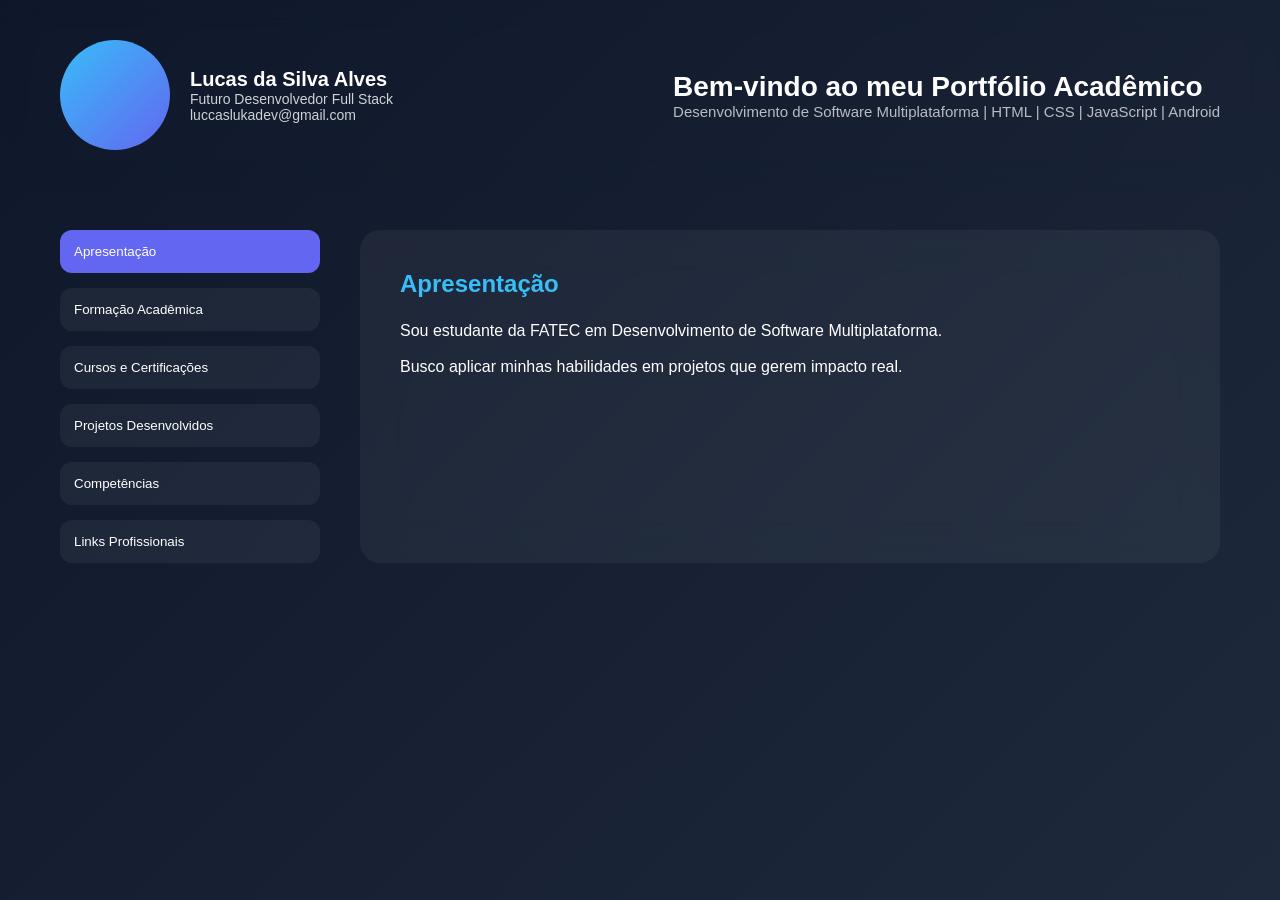
==== index.html @ f8369c82 "Commit inicial a com estrutura (1ºParte)" ====
<!DOCTYPE html>
<html lang="pt-br">
<head>
    <meta charset="UTF-8">
    <meta name="viewport" content="width=device-width, initial-scale=1.0">
    <title>Lucas da Silva Alves | Portfólio</title>
    <link rel="stylesheet" href="style.css">
</head>
<body>

<header class="header">
    <div class="perfil">
        <div class="foto"></div>
        <div>
            <h2>Lucas da Silva Alves</h2>
            <p>Futuro Desenvolvedor Full Stack</p>
            <p>luccaslukadev@gmail.com</p>
        </div>
    </div>

    <div class="intro">
        <h1>Bem-vindo ao meu Portfólio Acadêmico</h1>
        <p>Desenvolvimento de Software Multiplataforma | HTML | CSS | JavaScript | Android</p>
    </div>
</header>

<main class="container">

    <aside class="sidebar">
        <button onclick="mudarConteudo(event,'apresentacao')" class="ativo">Apresentação</button>
        <button onclick="mudarConteudo(event,'formacao')">Formação Acadêmica</button>
        <button onclick="mudarConteudo(event,'cursos')">Cursos e Certificações</button>
        <button onclick="mudarConteudo(event,'projetos')">Projetos Desenvolvidos</button>
        <button onclick="mudarConteudo(event,'competencias')">Competências</button>
        <button onclick="mudarConteudo(event,'links')">Links Profissionais</button>
    </aside>

    <section class="conteudo" id="conteudo">
        <h2>Apresentação</h2>
        <p>Sou estudante da FATEC em Desenvolvimento de Software Multiplataforma.</p>
        <p>Busco aplicar minhas habilidades em projetos que gerem impacto real.</p>
    </section>

</main>

<script src="script.js"></script>
</body>
</html>
---- style.css ----
* {
    margin: 0;
    padding: 0;
    box-sizing: border-box;
}

body {
    font-family: 'Segoe UI', sans-serif;
    background: linear-gradient(135deg, #0f172a, #1e293b);
    color: white;
    min-height: 100vh;
}

/* HEADER */

.header {
    display: flex;
    justify-content: space-between;
    align-items: center;
    padding: 40px 60px;
    backdrop-filter: blur(15px);
}

.perfil {
    display: flex;
    align-items: center;
    gap: 20px;
}

.foto {
    width: 110px;
    height: 110px;
    border-radius: 50%;
    background: linear-gradient(135deg, #38bdf8, #6366f1);
}

.perfil h2 {
    font-size: 20px;
}

.perfil p {
    font-size: 14px;
    opacity: 0.8;
}

.intro h1 {
    font-size: 28px;
}

.intro p {
    font-size: 15px;
    opacity: 0.7;
}

/* CONTAINER */

.container {
    display: flex;
    padding: 40px 60px;
    gap: 40px;
}

/* SIDEBAR */

.sidebar {
    width: 260px;
    display: flex;
    flex-direction: column;
    gap: 15px;
}

.sidebar button {
    padding: 14px;
    border: none;
    border-radius: 12px;
    background: rgba(255,255,255,0.05);
    color: white;
    cursor: pointer;
    transition: 0.3s;
    text-align: left;
}

.sidebar button:hover {
    background: rgba(99,102,241,0.4);
    transform: translateX(5px);
}

.sidebar button.ativo {
    background: #6366f1;
}

/* CONTEUDO */

.conteudo {
    flex: 1;
    padding: 40px;
    border-radius: 20px;
    background: rgba(255,255,255,0.05);
    backdrop-filter: blur(20px);
    animation: fade 0.4s ease;
}

.conteudo h2 {
    margin-bottom: 20px;
    color: #38bdf8;
}

.conteudo p {
    margin-bottom: 10px;
    line-height: 1.6;
}

/* ANIMAÇÃO */

@keyframes fade {
    from { opacity: 0; transform: translateY(10px);}
    to { opacity: 1; transform: translateY(0);}
}

/* RESPONSIVO */

@media(max-width: 900px){
    .container {
        flex-direction: column;
    }

    .sidebar {
        width: 100%;
        flex-direction: row;
        flex-wrap: wrap;
    }

    .sidebar button {
        flex: 1 1 45%;
    }
}
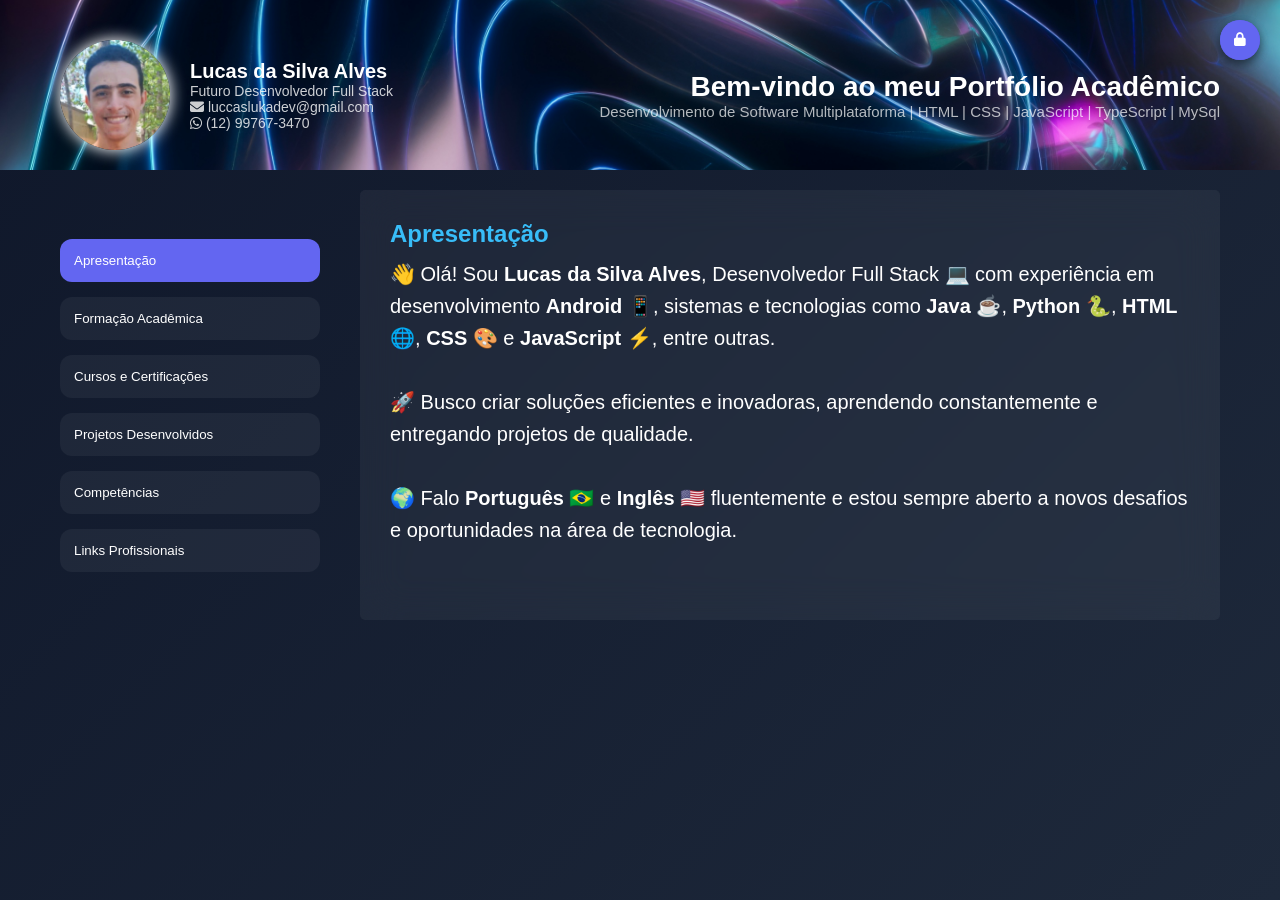
==== commit 9f0c7796: "fix: Adequação para o git pages" ====
--- a/index.html
+++ b/index.html
@@ -5,22 +5,29 @@
     <meta name="viewport" content="width=device-width, initial-scale=1.0">
     <title>Lucas da Silva Alves | Portfólio</title>
     <link rel="stylesheet" href="style.css">
+    <link rel="stylesheet" href="https://cdnjs.cloudflare.com/ajax/libs/font-awesome/6.5.0/css/all.min.css">
 </head>
 <body>
 
 <header class="header">
     <div class="perfil">
-        <div class="foto"></div>
+        <img class="foto" src="../img/img_perfil.jpeg"></img>
         <div>
             <h2>Lucas da Silva Alves</h2>
             <p>Futuro Desenvolvedor Full Stack</p>
-            <p>luccaslukadev@gmail.com</p>
+            <p><i class="fa-solid fa-envelope"></i> luccaslukadev@gmail.com</p>
+            <p><i class="fa-brands fa-whatsapp"></i> (12) 99767-3470</p>
         </div>
+        <button class="btn-admin" onclick="acessarAdmin()">
+            <i class="fa-solid fa-unlock"></i><button class="btn-admin" onclick="acessarAdmin()">
+    <i class="fa-solid fa-lock"></i>
+</button>
+        </button>
     </div>
 
     <div class="intro">
         <h1>Bem-vindo ao meu Portfólio Acadêmico</h1>
-        <p>Desenvolvimento de Software Multiplataforma | HTML | CSS | JavaScript | Android</p>
+        <p>Desenvolvimento de Software Multiplataforma | HTML | CSS | JavaScript | TypeScript | MySql</p>
     </div>
 </header>
 
@@ -36,13 +43,27 @@
     </aside>
 
     <section class="conteudo" id="conteudo">
-        <h2>Apresentação</h2>
-        <p>Sou estudante da FATEC em Desenvolvimento de Software Multiplataforma.</p>
-        <p>Busco aplicar minhas habilidades em projetos que gerem impacto real.</p>
+                <h2>Apresentação</h2>
+                <p>
+                    👋 Olá! Sou <strong>Lucas da Silva Alves</strong>, Desenvolvedor Full Stack 💻 
+                    com experiência em desenvolvimento <strong>Android 📱</strong>, sistemas e 
+                    tecnologias como <strong>Java ☕</strong>, <strong>Python 🐍</strong>, 
+                    <strong>HTML 🌐</strong>, <strong>CSS 🎨</strong> e 
+                    <strong>JavaScript ⚡</strong>, entre outras.
+
+                    <br><br>
+
+                    🚀 Busco criar soluções eficientes e inovadoras, aprendendo constantemente 
+                    e entregando projetos de qualidade.
+
+                    <br><br>
+
+                    🌍 Falo <strong>Português 🇧🇷</strong> e <strong>Inglês 🇺🇸</strong> fluentemente 
+                    e estou sempre aberto a novos desafios e oportunidades na área de tecnologia.
+                </p>
     </section>
 
 </main>
-
 <script src="script.js"></script>
 </body>
 </html>
--- a/style.css
+++ b/style.css
@@ -17,8 +17,14 @@
     display: flex;
     justify-content: space-between;
     align-items: center;
-    padding: 40px 60px;
+    padding:  40px 60px 0px 60px;
     backdrop-filter: blur(15px);
+    background: url(../img/header-img.jpg), 
+                linear-gradient(135deg, rgba(15,23,42,0.85), rgba(30,41,59,0.9));
+    background-size: cover;
+    background-position: center;
+    background-repeat: no-repeat;
+    padding-bottom: 20px;
 }
 
 .perfil {
@@ -32,6 +38,7 @@
     height: 110px;
     border-radius: 50%;
     background: linear-gradient(135deg, #38bdf8, #6366f1);
+    box-shadow: 0px 0px 15px 1px white;
 }
 
 .perfil h2 {
@@ -45,6 +52,7 @@
 
 .intro h1 {
     font-size: 28px;
+    text-align: right;
 }
 
 .intro p {
@@ -52,12 +60,36 @@
     opacity: 0.7;
 }
 
+.btn-admin{
+    position:absolute;
+    top:20px;
+    right:20px;
+    width:40px;
+    height:40px;
+    border-radius:50%;
+    border:none;
+    background:#6366f1;
+    color:white;
+    display:flex;
+    align-items:center;
+    justify-content:center;
+    cursor:pointer;
+    transition:0.25s;
+    box-shadow:0 4px 10px rgba(0,0,0,0.3);
+}
+
+.btn-admin:hover{
+    background:#4f46e5;
+    transform:scale(1.1);
+}
+
 /* CONTAINER */
 
 .container {
     display: flex;
-    padding: 40px 60px;
+    padding:  20px 60px 20px 60px;
     gap: 40px;
+    align-items: center;
 }
 
 /* SIDEBAR */
@@ -93,21 +125,329 @@
 
 .conteudo {
     flex: 1;
-    padding: 40px;
-    border-radius: 20px;
+    padding: 30px;
+    border-radius: 5px;
     background: rgba(255,255,255,0.05);
     backdrop-filter: blur(20px);
-    animation: fade 0.4s ease;
+    width: 100%;
+    height: 100vh;
+    max-height: 430px;
+    transition: all 0.35s ease;
+    opacity: 1;
+    transform: translateY(0);
+    overflow-y: auto;
+}
+
+.conteudo.animar {
+    opacity: 0;
+    transform: translateY(15px);
 }
 
 .conteudo h2 {
+    margin-bottom: 10px;
+    color: #38bdf8;
+}
+
+.conteudo h3 {
     margin-bottom: 20px;
-    color: #38bdf8;
+    color: white;
 }
 
 .conteudo p {
     margin-bottom: 10px;
     line-height: 1.6;
+    font-size: 20px;
+}
+
+
+/* FORMAÇÕES ACADÊMICAS E LINGUAS*/
+
+.conteudo.formacoes-layout {
+    display: flex;
+    align-items: flex-start;
+    justify-content: center;
+    padding: 0px 10px 0px 10px
+}
+
+.card-formacoes{
+    display: flex;
+    flex-direction: row;
+    justify-content: space-around;
+    background: rgba(255,255,255,0.05);
+    backdrop-filter: blur(20px);
+    box-shadow: 0 8px 25px rgba(0,0,0,0.3);
+    border-radius: 20px;
+    padding: 0.5em;
+    width: calc(100vw - 100px);
+    margin: 1em 0em
+}
+
+.card-formacoes h2{
+    text-decoration: underline;
+}
+
+.card-formacoes h4{
+    margin: 0em;
+    font-size: large;
+    color: #38bdf8;
+}
+
+.card-formacoes p{
+    margin: 0em 0em 0.5em;
+    color: rgba(255,255,255,0.8);
+}
+
+.linguagens{
+    background: rgba(255, 255, 255, 0.281);
+    align-items: start;
+    justify-content: center;
+    text-align: left;
+    padding: 0em 0.5em;
+    width: 25%;
+    border-bottom-right-radius: 10px;
+    border-top-right-radius: 10px;
+    box-shadow: inset 0 0 10px rgba(0,0,0,0.2);
+}
+
+.formacoes{
+    background: rgba(255, 255, 255, 0.041);
+    padding: 0em 0.5em;
+    text-align: left;
+    width: 75%;
+    border-bottom-left-radius: 10px;
+    border-top-left-radius: 10px;
+    box-shadow: inset 0 0 10px rgba(0,0,0,0.2);
+}
+
+/* CERTIFICADOS E CURSOS */
+
+.container-certificado {
+    display: flex;
+    align-items: stretch;
+    justify-content: center;
+    flex-flow: row wrap;
+    gap: 10px;
+}
+
+.item-certificado {
+    flex: 1 1 350px;
+    height: auto;
+}
+
+.item-certificado a,
+.item-certificado a:hover,
+.item-certificado a:visited,
+.item-certificado a:active {
+    color: white;
+    text-decoration: none;
+}
+
+
+.img-certificado {
+    width: 100%;
+    height: 300px;
+    object-fit: cover;
+    border-radius: 10px;
+    border: white solid 1px;
+    padding: 5px;
+    transition: transform 0.5s ease, 
+                box-shadow 0.3s ease;
+}
+
+.img-certificado:hover {
+    transform: translateY(-5px) scale(1.02);
+    box-shadow: 0px 0px 10px 5px;
+}
+
+/* PROJETOS */
+
+.projetos-container{
+    display:grid;
+    grid-template-columns:repeat(auto-fit,minmax(300px,1fr));
+    gap:20px;
+    margin-top:30px;
+}
+
+.projeto-card{
+    background:rgba(255,255,255,0.05);
+    border-radius: 10px;
+    overflow:hidden;
+    backdrop-filter:blur(10px);
+    transition: transform 0.5s ease, 
+                box-shadow 0.3s ease;
+    display:flex;
+    flex-direction:column;
+    height:100%;
+}
+
+.projeto-card:hover{
+    transform: translateY(-5px) scale(1.02);
+    box-shadow: 0px 0px 10px 5px;
+}
+
+.projeto-card img{
+    width:100%;
+    height:160px;
+    object-fit:cover;
+}
+
+.projeto-card h3{
+    margin:15px;
+    font-size:18px;
+    color:#38bdf8;
+}
+
+.projeto-card p{
+    margin:0 15px;
+    font-size:14px;
+    line-height:1.5;
+    color:#e5e7eb;
+
+    flex-grow:1;
+}
+
+.btn-projeto{
+    margin:20px 15px 15px 15px;
+    padding:10px;
+    border:none;
+    border-radius:8px;
+    background:#6366f1;
+    color:white;
+    font-weight:bold;
+    cursor:pointer;
+    transition:0.25s;
+
+    width:calc(100% - 30px);
+}
+
+.btn-projeto:hover{
+    background:#4f46e5;
+}
+
+/* COMPETENCIAS */
+
+.card-tecnologias {
+    display: flex;
+    flex-flow: row wrap;
+    align-items: center;
+    justify-content: center;
+    background: none;
+    box-shadow: 0 4px 12px rgba(0, 0, 0, 0.1);
+    border-radius: 20px;
+    width: 95%;
+    gap: 10px;
+    transition: transform 0.2s ease, box-shadow 0.2s ease;
+}
+
+.tech-categorias {
+    background: rgba(255,255,255,0.05);
+    color: #38bdf8;
+    border-radius: 20px;
+    width: 48.8%;
+    min-width: 355px;
+    margin: 0.5em 0em;
+    padding: 1em 0em;
+    display: flex;
+    flex-flow: row wrap;
+    align-items: center;
+    justify-content: center;
+}
+
+.tech-categorias:hover {
+    transform: translateY(-1px);
+    background: rgba(99,102,241,0.25);
+    box-shadow: 0 10px 25px rgba(0,0,0,0.4);
+}
+
+.tech-categorias h3 {
+    margin: 0em 0em 0.5em 0em;
+    padding: 0em;
+}
+
+.card-tecnologias img {
+    width: 20%;
+    margin: 0.5em;
+    padding: 1em;
+    box-shadow: 0 4px 12px rgba(0, 0, 0, 0.1);
+    background-color: white;
+    border-radius: 20px;
+}
+
+.card-tecnologias img:hover {
+    transform: translateY(-5px);
+    transition: transform 0.5s ease;
+}
+
+.tech-wrapper {
+    display: flex;
+    align-items: center;
+    justify-content: center;
+}
+
+@media(max-width: 880px) {
+    .tech-categorias {
+        width: fit-content;
+    }
+}
+
+/* LINKS PROFISSIONAIS */
+
+.links-container{
+    display: flex;
+    flex-direction: column;
+    gap: 15px;
+}
+
+.link-card{
+    display: flex;
+    align-items: center;
+    gap: 20px;
+    padding: 18px;
+    border-radius: 12px;
+    background: rgba(255,255,255,0.05);
+    text-decoration: none;
+    color: white;
+    transition: all 0.25s ease;
+}
+
+.link-card:hover{
+    transform: translateY(-3px);
+    background: rgba(99,102,241,0.25);
+    box-shadow: 0 10px 25px rgba(0,0,0,0.4);
+}
+
+.link-card h3{
+    margin: 0;
+    color: #38bdf8;
+}
+
+.link-card p{
+    margin: 0;
+    font-size: 14px;
+    opacity: 0.8;
+}
+
+.link-icone{
+    font-size: 28px;
+}
+
+/* SCROLLBAR */
+
+.conteudo::-webkit-scrollbar {
+    width: 5px;
+}
+
+.conteudo::-webkit-scrollbar-track {
+    background: transparent;
+}
+
+.conteudo::-webkit-scrollbar-thumb {
+    background: linear-gradient(180deg, #38bdf8, #6366f1);
+    border-radius: 20px;
+}
+
+.conteudo::-webkit-scrollbar-thumb:hover {
+    background: linear-gradient(180deg, #0ea5e9, #4f46e5);
 }
 
 /* ANIMAÇÃO */
@@ -117,11 +457,22 @@
     to { opacity: 1; transform: translateY(0);}
 }
 
-/* RESPONSIVO */
-
-@media(max-width: 900px){
+/* RESPONSIVIDADE */
+
+@media(max-width: 1225px){
+    /* MAIN */
+
+    .header {
+        margin-bottom: 20px;
+    }
+
     .container {
         flex-direction: column;
+        gap: 20px;
+    }
+    
+    .conteudo {
+        flex-direction: row;
     }
 
     .sidebar {
@@ -132,5 +483,69 @@
 
     .sidebar button {
         flex: 1 1 45%;
-    }
+    }    
+}
+
+@media(max-width: 1080px){
+    
+    .header {
+        flex-direction: column;
+        background: none;
+        border-bottom: white solid 1px;
+        margin: 10px 10px;
+    }   
+    
+    .intro h1 {
+        margin-top: 20px;
+        font-size: 18px;
+        text-align: center;
+    }
+    
+    .intro p {
+        margin-top: 5px;
+        margin-bottom: 15px;
+        font-size: 15px;
+        text-align: center;
+    }
+    
+    .perfil {
+        flex-direction: column;
+    }
+    
+    .container {
+        padding: 0px 20px 20px 20px;
+        gap: 15px;
+    }
+    
+}
+
+@media(max-width: 800px){
+
+    .container {
+        gap: 15px;
+        padding-bottom: 20px;
+    }
+
+    .conteudo {
+        padding: 10px 10px;
+    }
+
+    .card-formacoes h4, 
+    .card-formacoes p {
+        font-size: 13px;
+    }
+
+    .card-formacoes h2 {
+        font-size: 15px;
+        margin-bottom: 5px;
+    }
+
+    .card-formacoes {
+        width: 100%;
+    }
+
+    .linguagens h4 {
+        font-size: 11.5px;
+    }
+
 }
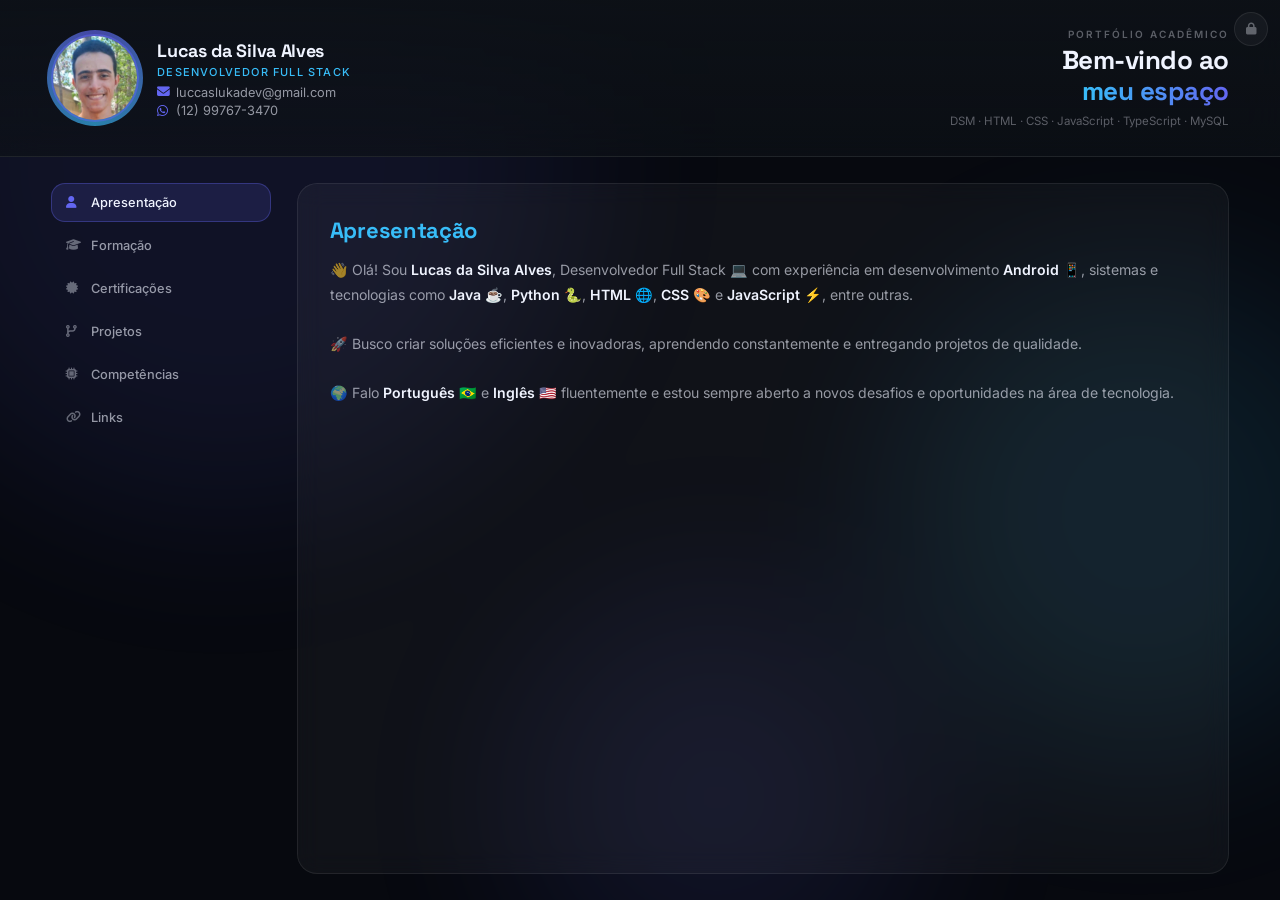
==== commit 806c29bb: "fix: modificações para entrega" ====
--- a/index.html
+++ b/index.html
@@ -5,65 +5,97 @@
     <meta name="viewport" content="width=device-width, initial-scale=1.0">
     <title>Lucas da Silva Alves | Portfólio</title>
     <link rel="stylesheet" href="style.css">
+    <link rel="preconnect" href="https://fonts.googleapis.com">
+    <link href="https://fonts.googleapis.com/css2?family=Inter:wght@300;400;500;600;700&family=Space+Grotesk:wght@400;500;600;700&display=swap" rel="stylesheet">
     <link rel="stylesheet" href="https://cdnjs.cloudflare.com/ajax/libs/font-awesome/6.5.0/css/all.min.css">
 </head>
 <body>
 
+<div class="bg-orbs">
+    <div class="orb orb-1"></div>
+    <div class="orb orb-2"></div>
+    <div class="orb orb-3"></div>
+</div>
+
 <header class="header">
-    <div class="perfil">
-        <img class="foto" src="../img/img_perfil.jpeg"></img>
-        <div>
-            <h2>Lucas da Silva Alves</h2>
-            <p>Futuro Desenvolvedor Full Stack</p>
-            <p><i class="fa-solid fa-envelope"></i> luccaslukadev@gmail.com</p>
-            <p><i class="fa-brands fa-whatsapp"></i> (12) 99767-3470</p>
+    <div class="header-inner">
+        <div class="perfil">
+            <div class="foto-wrapper">
+                <img class="foto" src="img/img_perfil.jpeg" alt="Lucas da Silva Alves">
+                <div class="foto-ring"></div>
+            </div>
+            <div class="perfil-info">
+                <h2>Lucas da Silva Alves</h2>
+                <p class="perfil-titulo">Desenvolvedor Full Stack</p>
+                <div class="perfil-contatos">
+                    <a href="mailto:luccaslukadev@gmail.com"><i class="fa-solid fa-envelope"></i> luccaslukadev@gmail.com</a>
+                    <a href="tel:+5512997673470"><i class="fa-brands fa-whatsapp"></i> (12) 99767-3470</a>
+                </div>
+            </div>
         </div>
-        <button class="btn-admin" onclick="acessarAdmin()">
-            <i class="fa-solid fa-unlock"></i><button class="btn-admin" onclick="acessarAdmin()">
-    <i class="fa-solid fa-lock"></i>
-</button>
+
+        <div class="intro">
+            <p class="intro-eyebrow">Portfólio Acadêmico</p>
+            <h1>Bem-vindo ao<br><span class="gradient-text">meu espaço</span></h1>
+            <p class="intro-sub">DSM · HTML · CSS · JavaScript · TypeScript · MySQL</p>
+        </div>
+
+        <button class="btn-admin" onclick="acessarAdmin()" title="Acesso administrativo">
+            <i class="fa-solid fa-lock"></i>
         </button>
-    </div>
-
-    <div class="intro">
-        <h1>Bem-vindo ao meu Portfólio Acadêmico</h1>
-        <p>Desenvolvimento de Software Multiplataforma | HTML | CSS | JavaScript | TypeScript | MySql</p>
     </div>
 </header>
 
 <main class="container">
 
     <aside class="sidebar">
-        <button onclick="mudarConteudo(event,'apresentacao')" class="ativo">Apresentação</button>
-        <button onclick="mudarConteudo(event,'formacao')">Formação Acadêmica</button>
-        <button onclick="mudarConteudo(event,'cursos')">Cursos e Certificações</button>
-        <button onclick="mudarConteudo(event,'projetos')">Projetos Desenvolvidos</button>
-        <button onclick="mudarConteudo(event,'competencias')">Competências</button>
-        <button onclick="mudarConteudo(event,'links')">Links Profissionais</button>
+        <nav>
+            <button onclick="mudarConteudo(event,'apresentacao')" class="ativo">
+                <i class="fa-solid fa-user"></i>
+                <span>Apresentação</span>
+            </button>
+            <button onclick="mudarConteudo(event,'formacao')">
+                <i class="fa-solid fa-graduation-cap"></i>
+                <span>Formação</span>
+            </button>
+            <button onclick="mudarConteudo(event,'cursos')">
+                <i class="fa-solid fa-certificate"></i>
+                <span>Certificações</span>
+            </button>
+            <button onclick="mudarConteudo(event,'projetos')">
+                <i class="fa-solid fa-code-branch"></i>
+                <span>Projetos</span>
+            </button>
+            <button onclick="mudarConteudo(event,'competencias')">
+                <i class="fa-solid fa-microchip"></i>
+                <span>Competências</span>
+            </button>
+            <button onclick="mudarConteudo(event,'links')">
+                <i class="fa-solid fa-link"></i>
+                <span>Links</span>
+            </button>
+        </nav>
     </aside>
 
     <section class="conteudo" id="conteudo">
-                <h2>Apresentação</h2>
-                <p>
-                    👋 Olá! Sou <strong>Lucas da Silva Alves</strong>, Desenvolvedor Full Stack 💻 
-                    com experiência em desenvolvimento <strong>Android 📱</strong>, sistemas e 
-                    tecnologias como <strong>Java ☕</strong>, <strong>Python 🐍</strong>, 
-                    <strong>HTML 🌐</strong>, <strong>CSS 🎨</strong> e 
-                    <strong>JavaScript ⚡</strong>, entre outras.
-
-                    <br><br>
-
-                    🚀 Busco criar soluções eficientes e inovadoras, aprendendo constantemente 
-                    e entregando projetos de qualidade.
-
-                    <br><br>
-
-                    🌍 Falo <strong>Português 🇧🇷</strong> e <strong>Inglês 🇺🇸</strong> fluentemente 
-                    e estou sempre aberto a novos desafios e oportunidades na área de tecnologia.
-                </p>
+        <h2>Apresentação</h2>
+        <p>
+            👋 Olá! Sou <strong>Lucas da Silva Alves</strong>, Desenvolvedor Full Stack 💻
+            com experiência em desenvolvimento <strong>Android 📱</strong>, sistemas e
+            tecnologias como <strong>Java ☕</strong>, <strong>Python 🐍</strong>,
+            <strong>HTML 🌐</strong>, <strong>CSS 🎨</strong> e
+            <strong>JavaScript ⚡</strong>, entre outras.
+            <br><br>
+            🚀 Busco criar soluções eficientes e inovadoras, aprendendo constantemente
+            e entregando projetos de qualidade.
+            <br><br>
+            🌍 Falo <strong>Português 🇧🇷</strong> e <strong>Inglês 🇺🇸</strong> fluentemente
+            e estou sempre aberto a novos desafios e oportunidades na área de tecnologia.
+        </p>
     </section>
 
 </main>
+
 <script src="script.js"></script>
 </body>
 </html>
--- a/style.css
+++ b/style.css
@@ -1,551 +1,403 @@
-* {
+/* ─── RESET & BASE ─────────────────────────────────────────── */
+*, *::before, *::after {
     margin: 0;
     padding: 0;
     box-sizing: border-box;
 }
 
+:root {
+    --bg-deep:     #07090f;
+    --bg-surface:  rgba(255,255,255,0.04);
+
+    --indigo:      #6366f1;
+    --indigo-dark: #4f46e5;
+    --sky:         #38bdf8;
+
+    --text-primary:   #f0f4ff;
+    --text-secondary: rgba(240,244,255,0.60);
+    --text-muted:     rgba(240,244,255,0.35);
+
+    --border:       rgba(255,255,255,0.08);
+    --border-active:rgba(99,102,241,0.40);
+
+    --r-sm: 8px;
+    --r-md: 14px;
+    --r-lg: 20px;
+
+    --font-display: 'Space Grotesk', sans-serif;
+    --font-body:    'Inter', sans-serif;
+
+    --ease: 0.22s cubic-bezier(0.4,0,0.2,1);
+
+    /* ── Layout rhythm ── */
+    --page-pad: clamp(16px, 4vw, 52px);
+    --gap:      clamp(14px, 2vw, 28px);
+}
+
+html, body { height: 100%; }
+
 body {
-    font-family: 'Segoe UI', sans-serif;
-    background: linear-gradient(135deg, #0f172a, #1e293b);
-    color: white;
-    min-height: 100vh;
-}
-
-/* HEADER */
-
+    font-family: var(--font-body);
+    background: var(--bg-deep);
+    color: var(--text-primary);
+    overflow-x: hidden;
+    display: flex;
+    flex-direction: column;
+}
+
+a, a:hover, a:visited, a:active { color: inherit; text-decoration: none; }
+
+/* ─── AMBIENT ORBS ─────────────────────────────────────────── */
+.bg-orbs {
+    position: fixed; inset: 0;
+    pointer-events: none; z-index: 0; overflow: hidden;
+}
+.orb { position: absolute; border-radius: 50%; filter: blur(90px); opacity: 0.10; }
+.orb-1 { width: 55vw; height: 55vw; background: var(--indigo); top: -15vw; left: -10vw;
+          animation: drift 18s ease-in-out infinite alternate; }
+.orb-2 { width: 38vw; height: 38vw; background: var(--sky); top: 30%; right: -8vw;
+          animation: drift 14s ease-in-out infinite alternate-reverse; }
+.orb-3 { width: 32vw; height: 32vw; background: var(--indigo); bottom: -8vw; left: 40%;
+          animation: drift 20s ease-in-out infinite alternate; }
+@keyframes drift {
+    from { transform: translate(0,0) scale(1); }
+    to   { transform: translate(30px,20px) scale(1.06); }
+}
+
+/* ─── HEADER ───────────────────────────────────────────────── */
 .header {
-    display: flex;
-    justify-content: space-between;
-    align-items: center;
-    padding:  40px 60px 0px 60px;
-    backdrop-filter: blur(15px);
-    background: url(../img/header-img.jpg), 
-                linear-gradient(135deg, rgba(15,23,42,0.85), rgba(30,41,59,0.9));
-    background-size: cover;
-    background-position: center;
-    background-repeat: no-repeat;
-    padding-bottom: 20px;
-}
-
-.perfil {
+    position: relative; z-index: 10;
+    border-bottom: 1px solid var(--border);
+    background: linear-gradient(180deg, rgba(13,17,23,0.96) 0%, rgba(13,17,23,0.70) 100%);
+    backdrop-filter: blur(20px);
+    flex-shrink: 0;
+}
+
+.header-inner {
     display: flex;
     align-items: center;
-    gap: 20px;
-}
+    justify-content: space-between;
+    gap: var(--gap);
+    padding: clamp(16px, 2.5vw, 28px) var(--page-pad);
+    position: relative;
+}
+
+/* — Perfil — */
+.perfil { display: flex; align-items: center; gap: clamp(12px, 1.5vw, 18px); flex-shrink: 0; }
+
+.foto-wrapper { position: relative; flex-shrink: 0;
+    width: clamp(64px, 7vw, 88px); height: clamp(64px, 7vw, 88px); }
 
 .foto {
-    width: 110px;
-    height: 110px;
-    border-radius: 50%;
-    background: linear-gradient(135deg, #38bdf8, #6366f1);
-    box-shadow: 0px 0px 15px 1px white;
-}
-
-.perfil h2 {
-    font-size: 20px;
-}
-
-.perfil p {
-    font-size: 14px;
-    opacity: 0.8;
-}
-
+    width: 100%; height: 100%; border-radius: 50%; object-fit: cover;
+    position: relative; z-index: 2;
+    border: 2px solid rgba(99,102,241,0.50);
+}
+
+.foto-ring {
+    position: absolute; inset: -4px; border-radius: 50%; z-index: 1;
+    background: conic-gradient(var(--indigo), var(--sky), var(--indigo));
+    animation: spin 6s linear infinite; opacity: 0.65;
+}
+@keyframes spin { to { transform: rotate(360deg); } }
+
+.perfil-info h2 {
+    font-family: var(--font-display);
+    font-size: clamp(14px, 1.4vw, 18px); font-weight: 700; letter-spacing: -0.3px;
+}
+.perfil-titulo {
+    font-size: 11px; font-weight: 500; color: var(--sky);
+    text-transform: uppercase; letter-spacing: 1.2px; margin: 3px 0 6px;
+}
+.perfil-contatos { display: flex; flex-direction: column; gap: 3px; }
+.perfil-contatos a {
+    font-size: clamp(11px, 1vw, 13px); color: var(--text-secondary);
+    display: flex; align-items: center; gap: 6px; transition: color var(--ease);
+}
+.perfil-contatos a:hover { color: var(--sky); }
+.perfil-contatos i { width: 13px; color: var(--indigo); flex-shrink: 0; }
+
+/* — Intro — */
+.intro { text-align: right; flex-shrink: 0; }
+.intro-eyebrow {
+    font-size: 10px; font-weight: 600; letter-spacing: 2px;
+    text-transform: uppercase; color: var(--text-muted); margin-bottom: 5px;
+}
 .intro h1 {
-    font-size: 28px;
-    text-align: right;
-}
-
-.intro p {
-    font-size: 15px;
-    opacity: 0.7;
-}
-
-.btn-admin{
-    position:absolute;
-    top:20px;
-    right:20px;
-    width:40px;
-    height:40px;
-    border-radius:50%;
-    border:none;
-    background:#6366f1;
-    color:white;
-    display:flex;
-    align-items:center;
-    justify-content:center;
-    cursor:pointer;
-    transition:0.25s;
-    box-shadow:0 4px 10px rgba(0,0,0,0.3);
-}
-
-.btn-admin:hover{
-    background:#4f46e5;
-    transform:scale(1.1);
-}
-
-/* CONTAINER */
-
+    font-family: var(--font-display);
+    font-size: clamp(18px, 2.2vw, 26px);
+    font-weight: 700; line-height: 1.2; letter-spacing: -0.5px;
+}
+.gradient-text {
+    background: linear-gradient(90deg, var(--sky), var(--indigo));
+    -webkit-background-clip: text; -webkit-text-fill-color: transparent; background-clip: text;
+}
+.intro-sub { font-size: clamp(10px, 0.9vw, 12px); color: var(--text-muted); margin-top: 7px; }
+
+/* — Admin btn — */
+.btn-admin {
+    position: absolute; top: 12px; right: 12px;
+    width: 34px; height: 34px; border-radius: 50%;
+    border: 1px solid var(--border); background: var(--bg-surface);
+    color: var(--text-muted); font-size: 12px;
+    display: flex; align-items: center; justify-content: center;
+    cursor: pointer; transition: var(--ease);
+}
+.btn-admin:hover {
+    border-color: var(--indigo); color: var(--indigo);
+    background: rgba(99,102,241,0.10); transform: scale(1.06);
+}
+
+/* ─── MAIN LAYOUT ───────────────────────────────────────────── */
 .container {
+    position: relative; z-index: 10;
     display: flex;
-    padding:  20px 60px 20px 60px;
-    gap: 40px;
-    align-items: center;
-}
-
-/* SIDEBAR */
-
-.sidebar {
-    width: 260px;
-    display: flex;
-    flex-direction: column;
-    gap: 15px;
+    flex: 1;                          /* fill remaining viewport height */
+    gap: var(--gap);
+    padding: var(--gap) var(--page-pad);
+    /* Never let it shrink smaller than a usable content area */
+    min-height: 0;
+}
+
+/* ─── SIDEBAR ───────────────────────────────────────────────── */
+.sidebar { width: clamp(160px, 18vw, 220px); flex-shrink: 0; }
+
+.sidebar nav {
+    display: flex; flex-direction: column; gap: 4px;
+    position: sticky; top: var(--gap);
 }
 
 .sidebar button {
-    padding: 14px;
-    border: none;
-    border-radius: 12px;
-    background: rgba(255,255,255,0.05);
-    color: white;
-    cursor: pointer;
-    transition: 0.3s;
-    text-align: left;
-}
-
-.sidebar button:hover {
-    background: rgba(99,102,241,0.4);
-    transform: translateX(5px);
-}
-
-.sidebar button.ativo {
-    background: #6366f1;
-}
-
-/* CONTEUDO */
-
+    display: flex; align-items: center; gap: 10px;
+    padding: 11px 14px;
+    border: 1px solid transparent; border-radius: var(--r-md);
+    background: transparent; color: var(--text-secondary);
+    cursor: pointer; transition: var(--ease);
+    font-family: var(--font-body); font-size: clamp(12px, 1vw, 14px); font-weight: 500;
+    width: 100%; text-align: left; white-space: nowrap;
+}
+.sidebar button i { width: 15px; font-size: 12px; flex-shrink: 0; opacity: 0.65; transition: var(--ease); }
+.sidebar button:hover { background: var(--bg-surface); border-color: var(--border); color: var(--text-primary); transform: translateX(2px); }
+.sidebar button:hover i { opacity: 1; color: var(--sky); }
+.sidebar button.ativo { background: rgba(99,102,241,0.15); border-color: rgba(99,102,241,0.35); color: var(--text-primary); }
+.sidebar button.ativo i { opacity: 1; color: var(--indigo); }
+
+/* ─── CONTENT PANEL ─────────────────────────────────────────── */
 .conteudo {
     flex: 1;
-    padding: 30px;
-    border-radius: 5px;
-    background: rgba(255,255,255,0.05);
-    backdrop-filter: blur(20px);
-    width: 100%;
-    height: 100vh;
-    max-height: 430px;
-    transition: all 0.35s ease;
-    opacity: 1;
-    transform: translateY(0);
+    min-width: 0;                   /* prevent flex blowout */
+    padding: clamp(18px, 2.5vw, 32px);
+    border-radius: var(--r-lg);
+    background: var(--bg-surface);
+    border: 1px solid var(--border);
+    backdrop-filter: blur(12px);
     overflow-y: auto;
-}
-
-.conteudo.animar {
-    opacity: 0;
-    transform: translateY(15px);
-}
+    transition: opacity 0.18s ease, transform 0.18s ease;
+}
+.conteudo.animar { opacity: 0; transform: translateY(10px); }
 
 .conteudo h2 {
-    margin-bottom: 10px;
-    color: #38bdf8;
-}
-
-.conteudo h3 {
-    margin-bottom: 20px;
-    color: white;
-}
-
-.conteudo p {
-    margin-bottom: 10px;
-    line-height: 1.6;
-    font-size: 20px;
-}
-
-
-/* FORMAÇÕES ACADÊMICAS E LINGUAS*/
-
+    font-family: var(--font-display);
+    font-size: clamp(17px, 1.8vw, 22px); font-weight: 700;
+    color: var(--sky); margin-bottom: 14px; letter-spacing: -0.3px;
+}
+.conteudo h3 { font-size: 13px; font-weight: 500; color: var(--text-muted); margin-bottom: 20px; }
+.conteudo p  { line-height: 1.75; font-size: clamp(13px, 1.1vw, 15px); color: var(--text-secondary); }
+.conteudo p strong { color: var(--text-primary); font-weight: 600; }
+
+/* scrollbar */
+.conteudo::-webkit-scrollbar { width: 4px; }
+.conteudo::-webkit-scrollbar-track { background: transparent; }
+.conteudo::-webkit-scrollbar-thumb {
+    background: linear-gradient(180deg, var(--sky), var(--indigo)); border-radius: 20px;
+}
+
+/* ─── FORMAÇÕES ─────────────────────────────────────────────── */
 .conteudo.formacoes-layout {
-    display: flex;
-    align-items: flex-start;
-    justify-content: center;
-    padding: 0px 10px 0px 10px
-}
-
-.card-formacoes{
-    display: flex;
-    flex-direction: row;
-    justify-content: space-around;
-    background: rgba(255,255,255,0.05);
-    backdrop-filter: blur(20px);
-    box-shadow: 0 8px 25px rgba(0,0,0,0.3);
-    border-radius: 20px;
-    padding: 0.5em;
-    width: calc(100vw - 100px);
-    margin: 1em 0em
-}
-
-.card-formacoes h2{
-    text-decoration: underline;
-}
-
-.card-formacoes h4{
-    margin: 0em;
-    font-size: large;
-    color: #38bdf8;
-}
-
-.card-formacoes p{
-    margin: 0em 0em 0.5em;
-    color: rgba(255,255,255,0.8);
-}
-
-.linguagens{
-    background: rgba(255, 255, 255, 0.281);
-    align-items: start;
-    justify-content: center;
-    text-align: left;
-    padding: 0em 0.5em;
-    width: 25%;
-    border-bottom-right-radius: 10px;
-    border-top-right-radius: 10px;
-    box-shadow: inset 0 0 10px rgba(0,0,0,0.2);
-}
-
-.formacoes{
-    background: rgba(255, 255, 255, 0.041);
-    padding: 0em 0.5em;
-    text-align: left;
-    width: 75%;
-    border-bottom-left-radius: 10px;
-    border-top-left-radius: 10px;
-    box-shadow: inset 0 0 10px rgba(0,0,0,0.2);
-}
-
-/* CERTIFICADOS E CURSOS */
-
+    padding: 0; background: transparent; border: none; backdrop-filter: none;
+    display: flex; flex-direction: column; overflow: hidden;
+}
+
+.card-formacoes {
+    display: flex; flex-direction: row;
+    border-radius: var(--r-lg); overflow: hidden;
+    border: 1px solid var(--border); flex: 1; min-height: 0;
+}
+
+.formacoes {
+    flex: 3; padding: clamp(16px,2vw,28px) clamp(14px,1.8vw,24px);
+    background: var(--bg-surface); backdrop-filter: blur(12px);
+    overflow-y: auto;
+}
+.linguagens {
+    flex: 1; min-width: 140px;
+    padding: clamp(16px,2vw,28px) clamp(12px,1.5vw,20px);
+    background: rgba(99,102,241,0.06);
+    border-left: 1px solid var(--border); overflow-y: auto;
+}
+
+.card-formacoes h2 {
+    font-family: var(--font-display); font-size: 13px; font-weight: 700;
+    color: var(--sky); text-transform: uppercase; letter-spacing: 1.5px;
+    margin-bottom: 18px; display: flex; align-items: center; gap: 7px;
+}
+.formacao-item { margin-bottom: 14px; padding-bottom: 14px; border-bottom: 1px solid var(--border); }
+.formacao-item:last-child { border-bottom: none; margin-bottom: 0; padding-bottom: 0; }
+.card-formacoes h4 { font-size: clamp(12px,1vw,14px); font-weight: 600; color: var(--sky); margin-bottom: 3px; }
+.card-formacoes p  { font-size: clamp(11px,0.9vw,13px); color: var(--text-secondary); margin: 0; }
+
+.linguagens h4 {
+    font-size: 10px; font-weight: 600; text-transform: uppercase;
+    letter-spacing: 1px; color: var(--text-muted); margin: 12px 0 3px;
+}
+.linguagens h4:first-of-type { margin-top: 0; }
+.linguagens p { font-size: clamp(11px,0.9vw,13px); color: var(--text-secondary); margin: 0; line-height: 1.6; }
+
+/* ─── CERTIFICADOS ──────────────────────────────────────────── */
 .container-certificado {
-    display: flex;
-    align-items: stretch;
-    justify-content: center;
-    flex-flow: row wrap;
+    display: grid;
+    grid-template-columns: repeat(auto-fill, minmax(min(240px, 100%), 1fr));
+    gap: 12px; margin-top: 4px;
+}
+.item-certificado {
+    border-radius: var(--r-md); overflow: hidden;
+    border: 1px solid var(--border); cursor: pointer; transition: var(--ease);
+}
+.item-certificado:hover { border-color: var(--border-active); transform: translateY(-3px); box-shadow: 0 12px 30px rgba(0,0,0,0.4); }
+.img-certificado { width: 100%; aspect-ratio: 4/3; object-fit: cover; display: block; transition: transform 0.4s ease; }
+.item-certificado:hover .img-certificado { transform: scale(1.03); }
+
+/* ─── PROJETOS ──────────────────────────────────────────────── */
+.projetos-container {
+    display: grid;
+    grid-template-columns: repeat(auto-fill, minmax(min(260px, 100%), 1fr));
+    gap: 14px; margin-top: 4px;
+}
+.projeto-card {
+    background: var(--bg-surface); border: 1px solid var(--border);
+    border-radius: var(--r-lg); overflow: hidden;
+    display: flex; flex-direction: column; transition: var(--ease);
+}
+.projeto-card:hover { border-color: var(--border-active); transform: translateY(-3px); box-shadow: 0 14px 36px rgba(0,0,0,0.4); }
+.projeto-card img { width: 100%; aspect-ratio: 16/9; object-fit: cover; border-bottom: 1px solid var(--border); }
+.projeto-card-body { padding: clamp(12px,1.2vw,16px); display: flex; flex-direction: column; flex: 1; }
+.projeto-card h3 { font-family: var(--font-display); font-size: clamp(13px,1.1vw,15px); font-weight: 600; color: var(--sky); margin-bottom: 7px; line-height: 1.3; }
+.projeto-card p  { font-size: clamp(12px,0.95vw,13px); line-height: 1.6; color: var(--text-secondary); flex: 1; }
+.projeto-tags { display: flex; flex-wrap: wrap; gap: 5px; margin: 9px 0; }
+.tag {
+    font-size: 10px; font-weight: 600; text-transform: uppercase; letter-spacing: 0.7px;
+    padding: 3px 8px; border-radius: 100px;
+    background: rgba(99,102,241,0.14); color: var(--indigo); border: 1px solid rgba(99,102,241,0.24);
+}
+.btn-projeto {
+    margin-top: 12px; padding: 9px 12px;
+    border: 1px solid rgba(99,102,241,0.35); border-radius: var(--r-sm);
+    background: rgba(99,102,241,0.10); color: var(--text-primary);
+    font-family: var(--font-body); font-size: 13px; font-weight: 600;
+    cursor: pointer; transition: var(--ease);
+    display: flex; align-items: center; justify-content: center; gap: 7px; width: 100%;
+}
+.btn-projeto:hover { background: var(--indigo); border-color: var(--indigo); }
+
+/* ─── COMPETÊNCIAS ──────────────────────────────────────────── */
+.card-tecnologias {
+    display: grid;
+    grid-template-columns: repeat(auto-fill, minmax(min(220px, 100%), 1fr));
     gap: 10px;
 }
-
-.item-certificado {
-    flex: 1 1 350px;
-    height: auto;
-}
-
-.item-certificado a,
-.item-certificado a:hover,
-.item-certificado a:visited,
-.item-certificado a:active {
-    color: white;
-    text-decoration: none;
-}
-
-
-.img-certificado {
-    width: 100%;
-    height: 300px;
-    object-fit: cover;
-    border-radius: 10px;
-    border: white solid 1px;
-    padding: 5px;
-    transition: transform 0.5s ease, 
-                box-shadow 0.3s ease;
-}
-
-.img-certificado:hover {
-    transform: translateY(-5px) scale(1.02);
-    box-shadow: 0px 0px 10px 5px;
-}
-
-/* PROJETOS */
-
-.projetos-container{
-    display:grid;
-    grid-template-columns:repeat(auto-fit,minmax(300px,1fr));
-    gap:20px;
-    margin-top:30px;
-}
-
-.projeto-card{
-    background:rgba(255,255,255,0.05);
-    border-radius: 10px;
-    overflow:hidden;
-    backdrop-filter:blur(10px);
-    transition: transform 0.5s ease, 
-                box-shadow 0.3s ease;
-    display:flex;
-    flex-direction:column;
-    height:100%;
-}
-
-.projeto-card:hover{
-    transform: translateY(-5px) scale(1.02);
-    box-shadow: 0px 0px 10px 5px;
-}
-
-.projeto-card img{
-    width:100%;
-    height:160px;
-    object-fit:cover;
-}
-
-.projeto-card h3{
-    margin:15px;
-    font-size:18px;
-    color:#38bdf8;
-}
-
-.projeto-card p{
-    margin:0 15px;
-    font-size:14px;
-    line-height:1.5;
-    color:#e5e7eb;
-
-    flex-grow:1;
-}
-
-.btn-projeto{
-    margin:20px 15px 15px 15px;
-    padding:10px;
-    border:none;
-    border-radius:8px;
-    background:#6366f1;
-    color:white;
-    font-weight:bold;
-    cursor:pointer;
-    transition:0.25s;
-
-    width:calc(100% - 30px);
-}
-
-.btn-projeto:hover{
-    background:#4f46e5;
-}
-
-/* COMPETENCIAS */
-
-.card-tecnologias {
-    display: flex;
-    flex-flow: row wrap;
-    align-items: center;
-    justify-content: center;
-    background: none;
-    box-shadow: 0 4px 12px rgba(0, 0, 0, 0.1);
-    border-radius: 20px;
-    width: 95%;
-    gap: 10px;
-    transition: transform 0.2s ease, box-shadow 0.2s ease;
-}
-
 .tech-categorias {
-    background: rgba(255,255,255,0.05);
-    color: #38bdf8;
-    border-radius: 20px;
-    width: 48.8%;
-    min-width: 355px;
-    margin: 0.5em 0em;
-    padding: 1em 0em;
-    display: flex;
-    flex-flow: row wrap;
-    align-items: center;
-    justify-content: center;
-}
-
-.tech-categorias:hover {
-    transform: translateY(-1px);
-    background: rgba(99,102,241,0.25);
-    box-shadow: 0 10px 25px rgba(0,0,0,0.4);
-}
-
+    background: var(--bg-surface); border: 1px solid var(--border);
+    border-radius: var(--r-lg); padding: clamp(12px,1.3vw,18px); transition: var(--ease);
+}
+.tech-categorias:hover { border-color: var(--border-active); background: rgba(99,102,241,0.07); }
 .tech-categorias h3 {
-    margin: 0em 0em 0.5em 0em;
-    padding: 0em;
-}
-
+    font-family: var(--font-display); font-size: 10px; font-weight: 700;
+    text-transform: uppercase; letter-spacing: 1.5px; color: var(--indigo);
+    margin-bottom: 12px; padding-bottom: 9px; border-bottom: 1px solid var(--border);
+}
+.tech-wrapper { display: flex; flex-wrap: wrap; gap: 7px; }
 .card-tecnologias img {
-    width: 20%;
-    margin: 0.5em;
-    padding: 1em;
-    box-shadow: 0 4px 12px rgba(0, 0, 0, 0.1);
-    background-color: white;
-    border-radius: 20px;
-}
-
-.card-tecnologias img:hover {
-    transform: translateY(-5px);
-    transition: transform 0.5s ease;
-}
-
-.tech-wrapper {
-    display: flex;
-    align-items: center;
-    justify-content: center;
-}
-
-@media(max-width: 880px) {
-    .tech-categorias {
-        width: fit-content;
+    width: clamp(36px,3.5vw,44px); height: clamp(36px,3.5vw,44px);
+    padding: 7px; background: white; border-radius: var(--r-sm);
+    object-fit: contain; transition: transform 0.28s ease;
+}
+.card-tecnologias img:hover { transform: translateY(-3px) scale(1.08); }
+
+/* ─── LINKS ─────────────────────────────────────────────────── */
+.links-container { display: flex; flex-direction: column; gap: 9px; }
+.link-card {
+    display: flex; align-items: center; gap: 16px;
+    padding: clamp(12px,1.2vw,16px) clamp(14px,1.4vw,18px);
+    border-radius: var(--r-md);
+    background: var(--bg-surface); border: 1px solid var(--border); transition: var(--ease);
+}
+.link-card:hover { border-color: var(--border-active); background: rgba(99,102,241,0.08); transform: translateX(4px); }
+.link-card i { font-size: 20px; color: var(--indigo); width: 26px; text-align: center; flex-shrink: 0; }
+.link-card h3 { font-size: clamp(13px,1.1vw,15px); font-weight: 600; color: var(--sky); margin-bottom: 2px; }
+.link-card p  { font-size: 12px; color: var(--text-muted); margin: 0; }
+.link-icone { font-size: 20px; width: 26px; text-align: center; flex-shrink: 0; }
+
+/* ─── BREAKPOINTS ───────────────────────────────────────────── */
+
+/* Tablet landscape — sidebar still vertical */
+@media (max-width: 1100px) {
+    :root { --page-pad: 28px; }
+}
+
+/* Tablet portrait — sidebar becomes top nav */
+@media (max-width: 860px) {
+    :root { --page-pad: 20px; }
+
+    .container { flex-direction: column; }
+
+    .sidebar { width: 100%; }
+    .sidebar nav {
+        flex-direction: row; flex-wrap: wrap; gap: 6px;
+        position: static;
     }
-}
-
-/* LINKS PROFISSIONAIS */
-
-.links-container{
-    display: flex;
-    flex-direction: column;
-    gap: 15px;
-}
-
-.link-card{
-    display: flex;
-    align-items: center;
-    gap: 20px;
-    padding: 18px;
-    border-radius: 12px;
-    background: rgba(255,255,255,0.05);
-    text-decoration: none;
-    color: white;
-    transition: all 0.25s ease;
-}
-
-.link-card:hover{
-    transform: translateY(-3px);
-    background: rgba(99,102,241,0.25);
-    box-shadow: 0 10px 25px rgba(0,0,0,0.4);
-}
-
-.link-card h3{
-    margin: 0;
-    color: #38bdf8;
-}
-
-.link-card p{
-    margin: 0;
-    font-size: 14px;
-    opacity: 0.8;
-}
-
-.link-icone{
-    font-size: 28px;
-}
-
-/* SCROLLBAR */
-
-.conteudo::-webkit-scrollbar {
-    width: 5px;
-}
-
-.conteudo::-webkit-scrollbar-track {
-    background: transparent;
-}
-
-.conteudo::-webkit-scrollbar-thumb {
-    background: linear-gradient(180deg, #38bdf8, #6366f1);
-    border-radius: 20px;
-}
-
-.conteudo::-webkit-scrollbar-thumb:hover {
-    background: linear-gradient(180deg, #0ea5e9, #4f46e5);
-}
-
-/* ANIMAÇÃO */
-
-@keyframes fade {
-    from { opacity: 0; transform: translateY(10px);}
-    to { opacity: 1; transform: translateY(0);}
-}
-
-/* RESPONSIVIDADE */
-
-@media(max-width: 1225px){
-    /* MAIN */
-
-    .header {
-        margin-bottom: 20px;
+    .sidebar button {
+        flex: 1 1 calc(33.33% - 6px);
+        min-width: 0;
+        justify-content: center;
+        padding: 10px 8px;
+        font-size: 12px;
+        gap: 6px;
     }
-
-    .container {
-        flex-direction: column;
-        gap: 20px;
-    }
-    
-    .conteudo {
-        flex-direction: row;
-    }
-
-    .sidebar {
-        width: 100%;
-        flex-direction: row;
-        flex-wrap: wrap;
-    }
-
-    .sidebar button {
-        flex: 1 1 45%;
-    }    
-}
-
-@media(max-width: 1080px){
-    
-    .header {
-        flex-direction: column;
-        background: none;
-        border-bottom: white solid 1px;
-        margin: 10px 10px;
-    }   
-    
-    .intro h1 {
-        margin-top: 20px;
-        font-size: 18px;
-        text-align: center;
-    }
-    
-    .intro p {
-        margin-top: 5px;
-        margin-bottom: 15px;
-        font-size: 15px;
-        text-align: center;
-    }
-    
-    .perfil {
-        flex-direction: column;
-    }
-    
-    .container {
-        padding: 0px 20px 20px 20px;
-        gap: 15px;
-    }
-    
-}
-
-@media(max-width: 800px){
-
-    .container {
-        gap: 15px;
-        padding-bottom: 20px;
-    }
-
-    .conteudo {
-        padding: 10px 10px;
-    }
-
-    .card-formacoes h4, 
-    .card-formacoes p {
-        font-size: 13px;
-    }
-
-    .card-formacoes h2 {
-        font-size: 15px;
-        margin-bottom: 5px;
-    }
-
-    .card-formacoes {
-        width: 100%;
-    }
-
-    .linguagens h4 {
-        font-size: 11.5px;
-    }
-
+    .sidebar button span { display: none; }   /* icon only on small tap targets */
+    .sidebar button i { width: auto; font-size: 15px; opacity: 1; }
+    .sidebar button.ativo i { color: var(--sky); }
+
+    .conteudo { min-height: 420px; }
+
+    /* formações stacks vertically */
+    .card-formacoes { flex-direction: column; }
+    .linguagens { border-left: none; border-top: 1px solid var(--border); min-width: 0; }
+}
+
+/* Show button labels again on medium phones (landscape) */
+@media (max-width: 860px) and (min-width: 560px) {
+    .sidebar button span { display: inline; }
+    .sidebar button { font-size: 12px; }
+}
+
+/* Phone portrait */
+@media (max-width: 560px) {
+    :root { --page-pad: 14px; --gap: 12px; }
+
+    .header-inner { flex-direction: column; align-items: flex-start; gap: 14px; }
+    .intro { text-align: left; width: 100%; }
+    .intro h1 { font-size: 20px; }
+
+    .sidebar button { flex: 1 1 calc(50% - 6px); }
+    .sidebar button span { display: none; }
+
+    .conteudo { padding: 16px; min-height: 380px; }
+
+    .foto-wrapper, .foto { width: 60px; height: 60px; }
+    .perfil-info h2 { font-size: 15px; }
+}
+
+/* Very small phones */
+@media (max-width: 380px) {
+    .sidebar button { flex: 1 1 100%; }
 }
